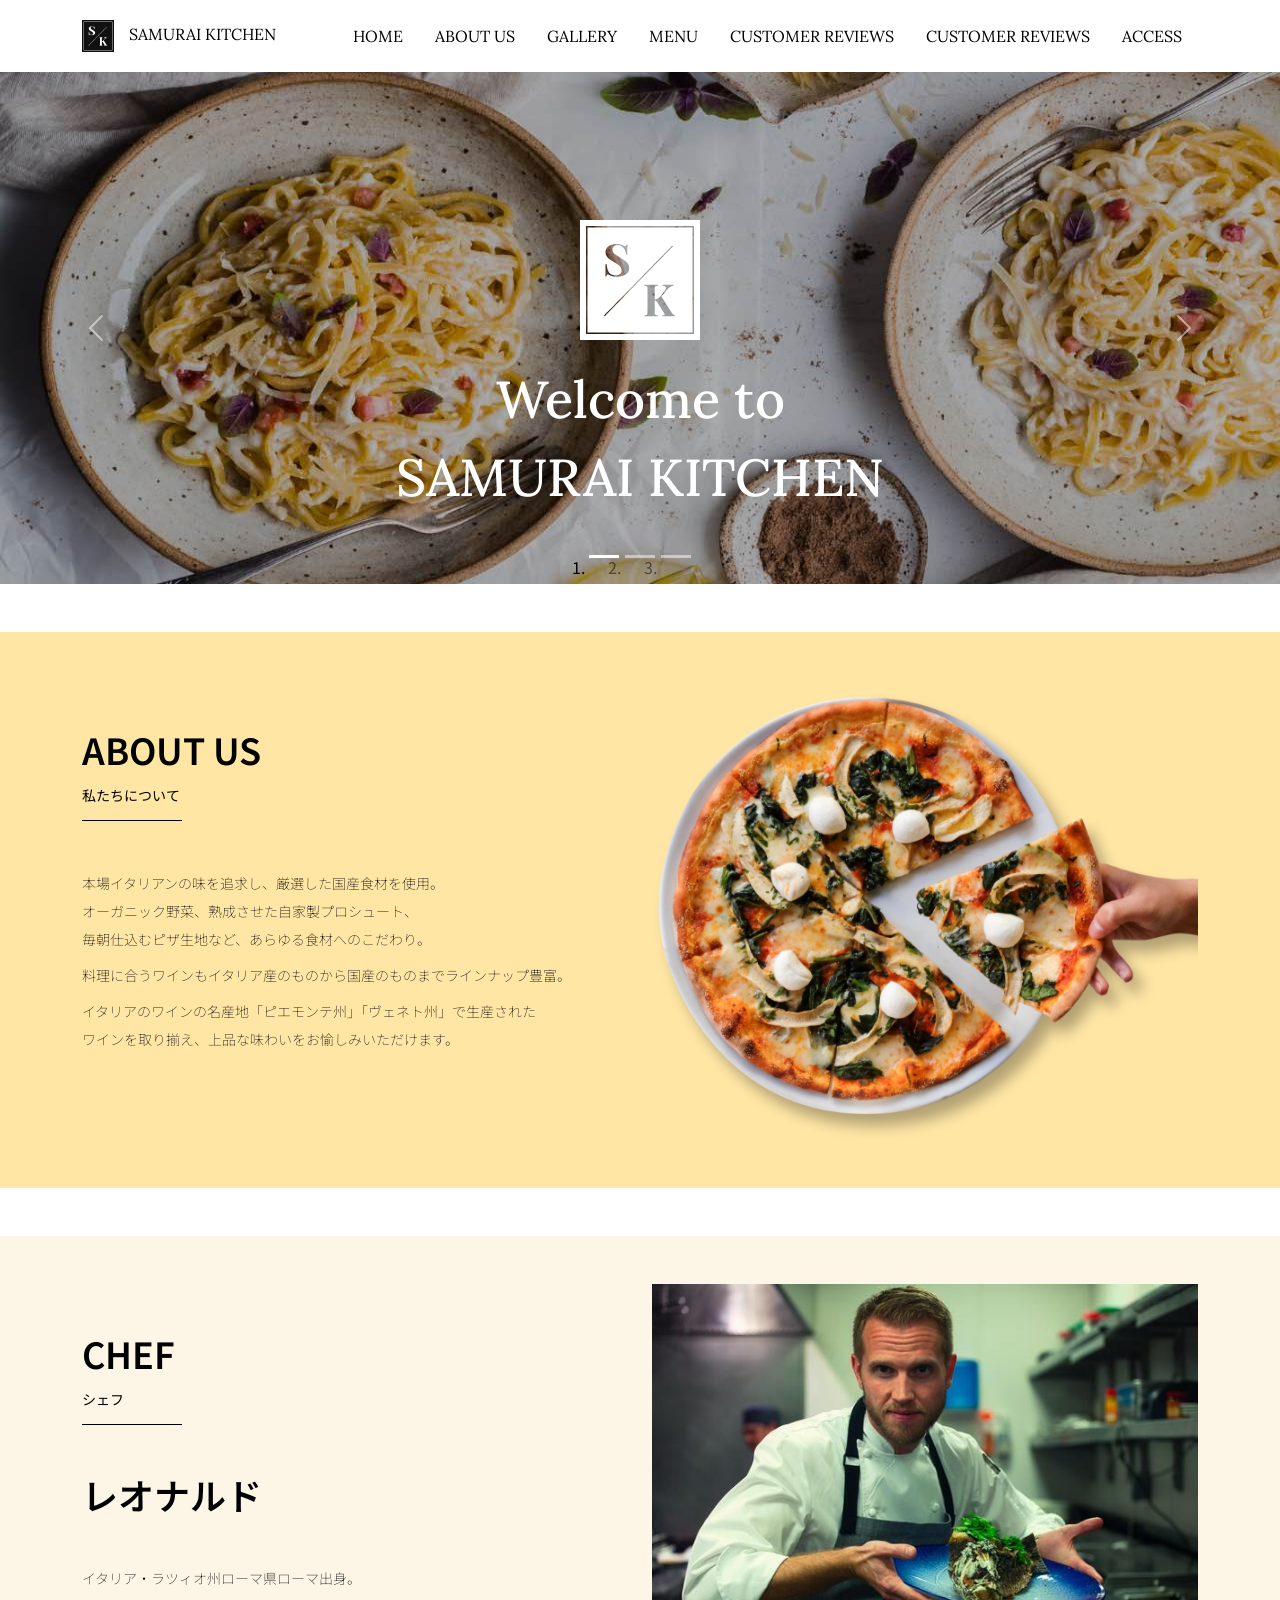
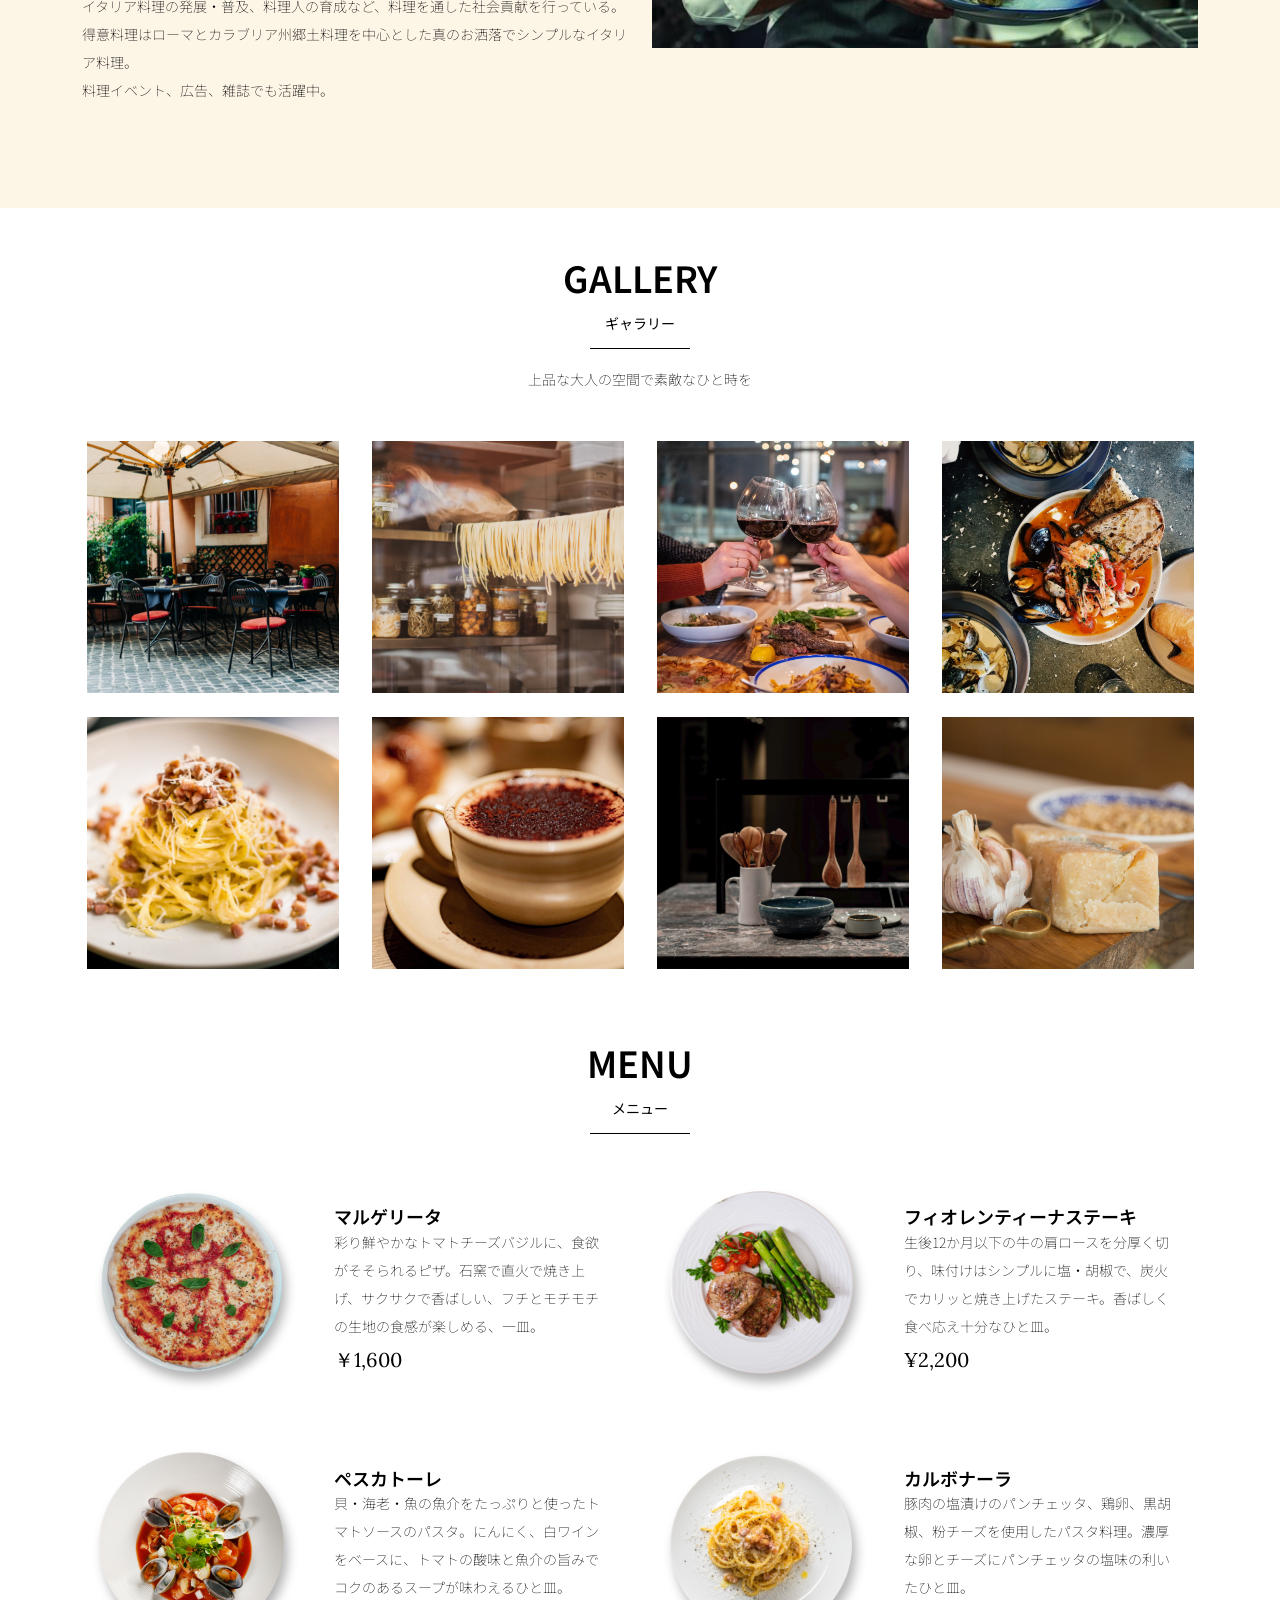
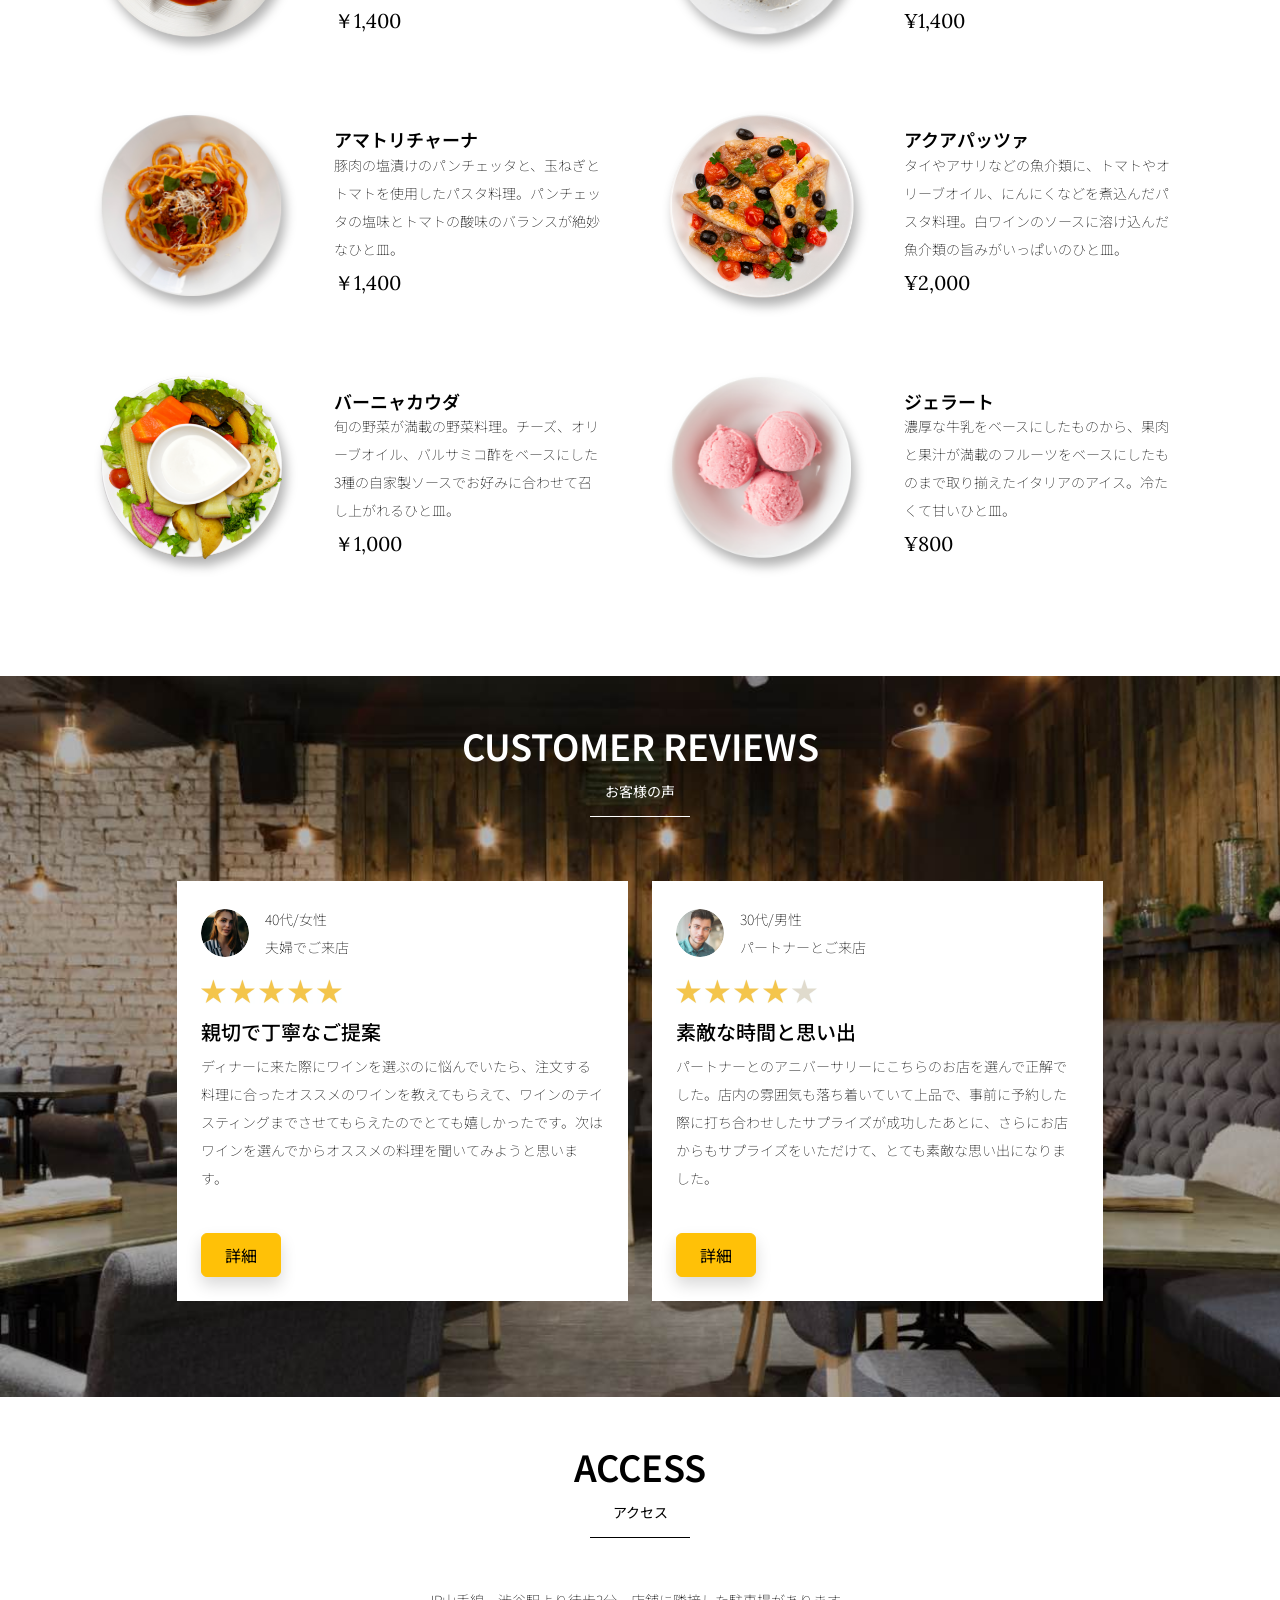
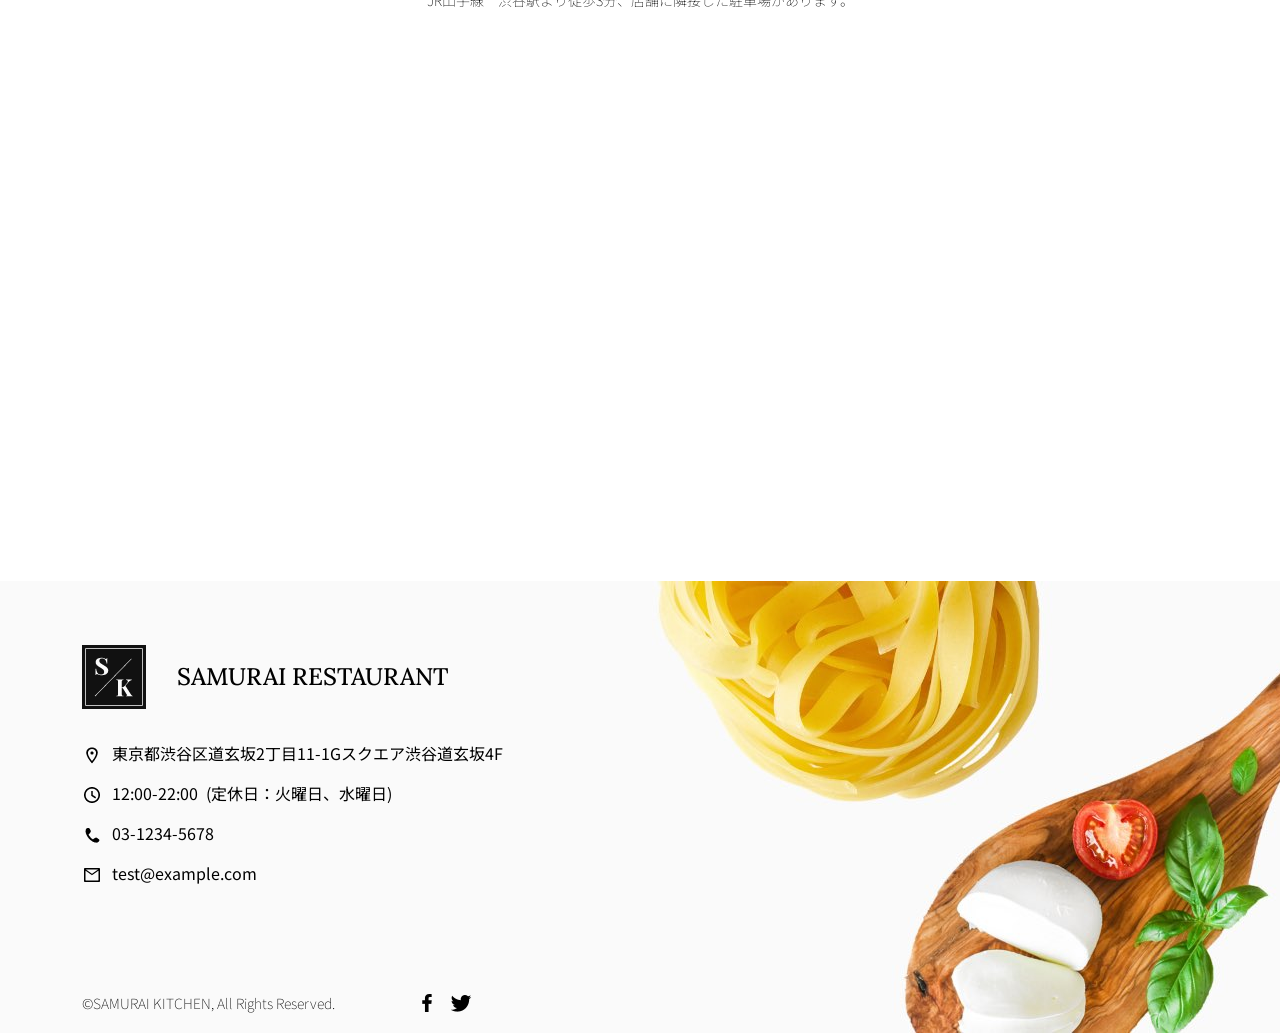
==== kadai_015/index.html @ bea5518f "kadai_015" ====
<!doctype html>
<html lang="ja">

<head>
  <meta charset="utf-8">

  <!-- マルチデバイス対応 -->
  <meta name="viewport" content="width=device-width, initial-scale=1">

  <meta name="description" content="">
  <meta name="author" content="SAMURAI ENGINEER">
  <title>SAMURAI XD_HTML教材</title>

  <!-- 先にBootstrapのCSSを読み込む -->
  <!-- BootstrapのCSSの読み込み -->
  <link href="https://cdn.jsdelivr.net/npm/bootstrap@5.0.0-beta1/dist/css/bootstrap.min.css" rel="stylesheet"
    integrity="sha384-giJF6kkoqNQ00vy+HMDP7azOuL0xtbfIcaT9wjKHr8RbDVddVHyTfAAsrekwKmP1" crossorigin="anonymous">

  <!-- BootstrapのJavaScriptライブラリの読み込み -->
  <script src="https://cdn.jsdelivr.net/npm/bootstrap@5.0.0-beta1/dist/js/bootstrap.bundle.min.js"
    integrity="sha384-ygbV9kiqUc6oa4msXn9868pTtWMgiQaeYH7/t7LECLbyPA2x65Kgf80OJFdroafW" crossorigin="anonymous" defer>
  </script>

  <!-- ************************************************ Google Font読み込み -->
  <link rel="preconnect" href="https://fonts.gstatic.com">
  <link href="https://fonts.googleapis.com/css2?family=Lora&display=swap" rel="stylesheet">
  <link href="https://fonts.googleapis.com/css2?family=Noto+Sans+JP:wght@300&display=swap" rel="stylesheet">
  <!-- ************************************************ Font Awesome -->
  <link rel="stylesheet" href="https://use.fontawesome.com/releases/v5.1.0/css/all.css"
    integrity="sha384-lKuwvrZot6UHsBSfcMvOkWwlCMgc0TaWr+30HWe3a4ltaBwTZhyTEggF5tJv8tbt" crossorigin="anonymous">

    <!-- Bootstrapの読み込みのlinkタグよりも後ろに、style.cssを読み込むlinkタグを記述する -->
    <!-- 今回作成する styles.cssの読み込み -->
  <link href="stylesheet/style.css" rel="stylesheet">
  <!-- ************************************************  -->
</head>

<body>
  <main>
   <!-- ナビゲーションバー開始 -->

   <!-- navbarでナビゲーションバー作成。navbar-expand-lgで画面幅が広いときハンバーガーボタンを非表示。 -->
  <nav class="navbar navbar-expand-lg">

      <!-- navbarのコンテナ -->    
     <div class="container">      
       <!-- navbar-brandはロゴ部分。独自クラスのmy_navbar_brandで細かな調整。 -->
       <!-- navbar-expand-lgはナビゲーションバーをレスポンシブで表示するクラス --> 
       <a class="navbar-brand my_navbar_brand">
         <!-- ロゴのアイコンを配置。navbar_brand_logoは独自クラス。 -->
         <img class="img-fluid navbar_brand_logo" src="img/site_logo.png" alt="サイトアイコン"><span>SAMURAI KITCHEN</span>
       </a>
         
        <!-- navbar-togglerはハンバーガーボタンを表示・非表示にするクラス。 -->
        <!-- data-bs-toggleは要素の表示/非表示を切り替えることができる属性 -->
        <!-- data-bs-targetはdata-bs-toggleとセットで利用する属性,指定したidの要素に対して表示/非表示の切り替える --> 
       <div class="navbar-toggler hamburger_menu" data-bs-toggle="collapse" data-bs-target="#navbarNav"
            aria-controls="navbarNav" aria-expanded="false" aria-label="Toggle navigation">
         <input type="checkbox" id="hamburger_btn_check">
         <label for="hamburger_btn_check" class="hamburger_btn">
           <img class="btn_open" src="img/button_open.png" alt="ナビゲーションバーのボタン">
           <img class="btn_close" src="img/button_close.png" alt="ナビゲーションバーのボタン">
         </label>
       </div>

       <!-- justify-content-end このクラスを適用すると、その要素内のテキストや画像を右寄せに並べて表示　-->
       <div class="collapse navbar-collapse justify-content-end" id="navbarNav">
         <!-- navbar-nav　Bootstrapでナビゲーションを作るときに利用するクラス -->
         <ul class="navbar-nav">
           <li class="nav-item px-2">
             <a class="nav-link my_nav_link my-2" aria-current="page" href="#">HOME</a>
           </li>

           <li class="nav-item px-2">
             <a class="nav-link my_nav_link my-2" href="#about">ABOUT US</a>
           </li>

           <li class="nav-item px-2">
             <a class="nav-link my_nav_link my-2" href="#gallery">GALLERY</a>
           </li>

           <li class="nav-item px-2">
             <a class="nav-link my_nav_link my-2" href="#menu">MENU</a>
           </li>

           <li class="nav-item px-2">
             <a class="nav-link my_nav_link my-2" href="#review">CUSTOMER REVIEWS</a>
           </li>

           <li class="nav-item px-2">
             <a class="nav-link my_nav_link my-2" href="#CHEF">CUSTOMER REVIEWS</a>
           </li>

           <li class="nav-item px-2">
             <a class="nav-link my_nav_link my-2" href="#access">ACCESS</a>
           </li>
             
         </ul>
       </div>
     </div>
   </nav>

    <!-- ナビゲーションバー終了 -->

    <!-- カルーセル開始 -->

    <!-- カルーセル部分 -->
   <!-- idのmyCarouselはインジケーター部分のdata-bs-targetと紐付く必要がある。mb-5で下方向に余白追加。 -->
   <div id="myCarousel" class="carousel slide mb-5" data-bs-ride="carousel">

     <!-- インジケーター部分 -->
     <ol class="carousel-indicators">
       <!-- この箇所と前述のidは紐付いている。data-bs-slide-toの番号がカルーセルの順番。 -->
       <li data-bs-target="#myCarousel" data-bs-slide-to="0" class="active"></li>
       <li data-bs-target="#myCarousel" data-bs-slide-to="1"></li>
       <li data-bs-target="#myCarousel" data-bs-slide-to="2"></li>
     </ol>

     <!-- carousel-inner：カルーセルのキャプションと背景画像の部分。現在は1枚目だけ表示。 -->
     <div class="carousel-inner">
       <!-- カルーセル1枚目 -->
       <div class="carousel-item active">
         <img src="img/slider-1.jpg" alt="SAMURAI KITCHEN-1">
     
           <div class="carousel-caption">

            <!-- 独自クラスで位置とフォントを変更 -->
            <h1 class="my_carousel_caption">
             Welcome to<br>
             SAMURAI KITCHEN
           </h1>
         </div>
       </div>

       <!-- カルーセル2枚目 -->
       <div class="carousel-item">
         <img src="img/slider-2.jpg" alt="サンプル画像">
         <div class="carousel-caption">
           <h1 class="my_carousel_caption">
               The fabulous combination of&nbsp;wine&nbsp;and&nbsp;food
           </h1>
         </div>
       </div>
         <!-- カルーセル３枚目 -->
       <div class="carousel-item">
         <img src="img/slider-3.jpg" alt="サンプル画像">
         <div class="carousel-caption">
           <h1 class="my_carousel_caption">Get the Italian taste<br>
             at the SAMURAI&nbsp;KITCHEN
           </h1>
         </div>
       </div>
     </div>

     <!-- コントロールボタン 左側 -->
     <a class="carousel-control-prev" href="#myCarousel" role="button" data-bs-slide="prev">
       <span class="carousel-control-prev-icon" aria-hidden="true"></span>
       <span class="visually-hidden">Previous</span>
     </a>

     <!-- コントロールボタン 右側 -->
     <a class="carousel-control-next" href="#myCarousel" role="button" data-bs-slide="next">
       <span class="carousel-control-next-icon" aria-hidden="true"></span>
       <span class="visually-hidden">Next</span>
     </a>
   </div>

    <!-- カルーセル終了 -->

    <!-- アバウトセクション開始 -->
    <section class="about_us_bg" id="about">
      <!--コンテンツの中央揃え。上下方向にパディング（サイズ5）。下方向にマージン（サイズ5）。 -->
     <div class="container py-5 mb-5">

       <!-- rowクラス（行） -->
       <div class="row">

         <!-- 左側カラム（6/12分割） -->
         <div class="col-lg-6 text-left">

           <!-- 上下方向にパディング（サイズ5） -->
           <div class="py-5">

             <!-- 下方向にマージン（サイズ5） -->
             <h2 class="section_title about mb-5">
               ABOUT US
             </h2>
             <!-- 下方向にマージン（サイズ2） -->
             <p class="mb-2">
               本場イタリアンの味を追求し、厳選した国産食材を使用。<br>
               オーガニック野菜、熟成させた自家製プロシュート、<br>
               毎朝仕込むピザ生地など、あらゆる食材へのこだわり。<br>
             </p>

             <!-- 下方向にマージン（サイズ2） -->
             <p class="mb-2">
               料理に合うワインもイタリア産のものから国産のものまでラインナップ豊富。<br>
             </p>

             <!-- 下方向にマージン（サイズ2） -->
             <p class="mb-2">
               イタリアのワインの名産地「ピエモンテ州」「ヴェネト州」で生産された<br>
               ワインを取り揃え、上品な味わいをお愉しみいただけます。<br>
             </p>
           </div>
         </div>

         <!-- 右側カラム（6/12分割） -->
         <div class="col-lg-6">

           <!-- 画像を配置 -->
           <img src="img/img-about-us.png" class="img-fluid" alt="pizza">
         </div>
       </div>
     </div>
    </section>

    <section class="chef_us_bg" id="chef">
     
     <div class="container py-5 mb-5">

       <!-- rowクラス（行） -->
       <div class="row">

         <!-- 左側カラム（6/12分割） -->
         <div class="col-lg-6 text-left">

           <!-- 上下方向にパディング（サイズ5） -->
           <div class="py-5">

             <!-- 下方向にマージン（サイズ5） -->
             <h2 class="section_title chef mb-5">
               CHEF
             </h2>
             <!-- 下方向にマージン（サイズ2） -->
             <h3 class="section_title mb-5">
               レオナルド                             
             </h3>

             <!-- 下方向にマージン（サイズ2） -->
             <p class="mb-2">
               イタリア・ラツィオ州ローマ県ローマ出身。<br>
               イタリア料理の発展・普及、料理人の育成など、料理を通した社会貢献を行っている。<br>
               得意料理はローマとカラブリア州郷土料理を中心とした真のお洒落でシンプルなイタリア料理。<br>
               料理イベント、広告、雑誌でも活躍中。
             </p>             
           </div>
         </div>

         <!-- 右側カラム（6/12分割） -->
         <div class="col-lg-6">

           <!-- 画像を配置 -->
           <img src="img/chef.jpg" class="img-fluid chef-img" alt="chef">
         </div>
       </div>
     </div>

    </section>
    <!-- ************************************************ アバウトセクション終了 -->

    <!-- ************************************************ ギャラリーセクション開始 -->
    <section id="gallery">

           <div class="container mb-5">
       <h2 class="mb-3 section_title gallery text-center">GALLERY</h2>
       <p class="text-center mb-5">
         上品な大人の空間で素敵なひと時を
       </p>

       <div class="row">
         <div class="col-6 col-lg-3 mb-4 d-flex justify-content-center">
           <img class="img-fluid" src="img/gallery-1.jpg" alt="サンプル画像">
         </div>

         <div class="col-6 col-lg-3 mb-4 d-flex justify-content-center">
           <img class="img-fluid" src="img/gallery-2.jpg" alt="サンプル画像">
         </div>

         <div class="col-6 col-lg-3 mb-4 d-flex justify-content-center">
           <img class="img-fluid" src="img/gallery-3.jpg" alt="サンプル画像">
         </div>

         <div class="col-6 col-lg-3 mb-4 d-flex justify-content-center">
           <img class="img-fluid" src="img/gallery-4.jpg" alt="サンプル画像">
         </div>

         <div class="col-6 col-lg-3 mb-4 d-flex justify-content-center">
           <img class="img-fluid" src="img/gallery-5.jpg" alt="サンプル画像">
         </div>

         <div class="col-6 col-lg-3 mb-4 d-flex justify-content-center">
           <img class="img-fluid" src="img/gallery-6.jpg" alt="サンプル画像">
         </div>

         <div class="col-6 col-lg-3 mb-4 d-flex justify-content-center">
           <img class="img-fluid" src="img/gallery-7.jpg" alt="サンプル画像">
         </div>

         <div class="col-6 col-lg-3 mb-4 d-flex justify-content-center">
           <img class="img-fluid" src="img/gallery-8.jpg" alt="サンプル画像">
         </div>

       </div>
     </div>

    </section>
    <!-- ************************************************ ギャラリーセクション終了 -->

    <!-- ************************************************ メニューセクション -->
    <section id="menu">

           <!-- タイトル文字部分のコンテナ -->
     <div class="container">
       <div class="row">
         <div class="col-lg-12">

           <!-- タイトル文字 -->
           <!-- タイトル中央揃え、マージンを下方向へ5　-->
           <h2 class="section_title menu text-center mb-5">MENU</h2>
         </div>
       </div>
     </div>

     <!-- メニュー部分のコンテナ -->

     <!-- 下方向にマージン5 -->
     <div class="container mb-5">
       <div class="row">

         <!-- 左側メニュー -->
         <div class="col-12 col-lg-6">

           <!-- さらに子要素を5:7で分割 -->
           <!-- カラム間のパディングをなくす。下方向にマージン4 -->
           <div class="row g-0 mb-4">

             <!-- 画像中央揃え -->
             <div class="col-12 col-lg-5 text-center">

               <!-- 左側メニュー画像部分 -->
               <!-- 画像がカラムをはみ出ないようにする -->
               <img src="img/margherita.png" class="img-fluid" alt="マルゲリータ">
             </div>

             <!-- 右側テキスト部分 -->

             <!-- 全体的にパディング4 -->
             <div class="col-12 col-lg-7 p-4">
               <!-- 下方向のマージン0 文字を小さくするmenu_title独自クラスを追加 -->
               <h4 class="mb-0 menu_title">マルゲリータ</h4>
               <!-- 縦方向の中央揃え -->
               <p class="my-auto">彩り鮮やかなトマトチーズバジルに、食欲がそそられるピザ。石窯で直火で焼き上げ、サクサクで香ばしい、フチとモチモチの生地の食感が楽しめる、一皿。</p>
               <!-- フォントを変更する独自クラスを追加 -->
               <p class="menu_price">￥1,600</p>
             </div>
           </div>
         </div>

         <!-- 右側部分メニュー。上記と同じ内容なのでコメント省略 -->
         <div class="col-12 col-lg-6">
           <div class="row g-0 mb-4">
             <div class="col-12 col-lg-5 text-center">
               <img src="img/steak.png" class="img-fluid" alt="フィオレンティーナステーキ">
             </div>
             <div class="col-12 col-lg-7 p-4">
               <h4 class="mb-0 menu_title">フィオレンティーナステーキ</h4>
               <p class="my-auto">生後12か月以下の牛の肩ロースを分厚く切り、味付けはシンプルに塩・胡椒で、炭火でカリッと焼き上げたステーキ。香ばしく食べ応え十分なひと皿。</p>
               <p class="menu_price">¥2,200</p>
             </div>
           </div>
         </div>

         <div class="col-12 col-lg-6">
           <div class="row g-0 mb-4">
             <div class="col-12 col-lg-5 text-center">
               <img src="img/pescatore.png" class="img-fluid" alt="ペスカトーレ">
             </div>
             <div class="col-12 col-lg-7 p-4">
               <h4 class="mb-0 menu_title">ペスカトーレ</h4>
               <p class="my-auto">貝・海老・魚の魚介をたっぷりと使ったトマトソースのパスタ。にんにく、白ワインをベースに、トマトの酸味と魚介の旨みでコクのあるスープが味わえるひと皿。</p>
               <p class="menu_price">￥1,400</p>
             </div>
           </div>
         </div>  
         
         <div class="col-12 col-lg-6">
           <div class="row g-0 mb-4">
             <div class="col-12 col-lg-5 text-center">
               <img src="img/carbonara.png" class="img-fluid" alt="カルボナーラ">
             </div>
             <div class="col-12 col-lg-7 p-4">
               <h4 class="mb-0 menu_title">カルボナーラ</h4>
               <p class="my-auto">豚肉の塩漬けのパンチェッタ、鶏卵、黒胡椒、粉チーズを使用したパスタ料理。濃厚な卵とチーズにパンチェッタの塩味の利いたひと皿。</p>
               <p class="menu_price">¥1,400</p>
             </div>
           </div>
         </div>

         <div class="col-12 col-lg-6">
           <div class="row g-0 mb-4">
             <div class="col-12 col-lg-5 text-center">
               <img src="img/amatriciana.png" class="img-fluid" alt="アマトリチャーナ">
             </div>
             <div class="col-12 col-lg-7 p-4">
               <h4 class="mb-0 menu_title">アマトリチャーナ</h4>
               <p class="my-auto">豚肉の塩漬けのパンチェッタと、玉ねぎとトマトを使用したパスタ料理。パンチェッタの塩味とトマトの酸味のバランスが絶妙なひと皿。</p>
               <p class="menu_price">￥1,400</p>
             </div>
           </div>
         </div>  
         
         <div class="col-12 col-lg-6">
           <div class="row g-0 mb-4">
             <div class="col-12 col-lg-5 text-center">
               <img src="img/acqua-pazza.png" class="img-fluid" alt="アクアパッツァ">
             </div>
             <div class="col-12 col-lg-7 p-4">
               <h4 class="mb-0 menu_title">アクアパッツァ</h4>
               <p class="my-auto">タイやアサリなどの魚介類に、トマトやオリーブオイル、にんにくなどを煮込んだパスタ料理。白ワインのソースに溶け込んだ魚介類の旨みがいっぱいのひと皿。</p>
               <p class="menu_price">¥2,000</p>
             </div>
           </div>
         </div>         
         
         <div class="col-12 col-lg-6">
           <div class="row g-0 mb-4">
             <div class="col-12 col-lg-5 text-center">
               <img src="img/bagna-cauda.png" class="img-fluid" alt="バーニャカウダ">
             </div>
             <div class="col-12 col-lg-7 p-4">
               <h4 class="mb-0 menu_title">バーニャカウダ</h4>
               <p class="my-auto">旬の野菜が満載の野菜料理。チーズ、オリーブオイル、バルサミコ酢をベースにした3種の自家製ソースでお好みに合わせて召し上がれるひと皿。</p>
               <p class="menu_price">￥1,000</p>
             </div>
           </div>
         </div>  
         
         <div class="col-12 col-lg-6">
           <div class="row g-0 mb-4">
             <div class="col-12 col-lg-5 text-center">
               <img src="img/gelato.png" class="img-fluid" alt="ジェラート">
             </div>
             <div class="col-12 col-lg-7 p-4">
               <h4 class="mb-0 menu_title">ジェラート</h4>
               <p class="my-auto">濃厚な牛乳をベースにしたものから、果肉と果汁が満載のフルーツをベースにしたものまで取り揃えたイタリアのアイス。冷たくて甘いひと皿。</p>
               <p class="menu_price">¥800</p>
             </div>
           </div>
         </div>         
         <!-- 以降、メニューの数だけ同じコード繰り返し記載 -->

         <!-- 以下の閉じタグ3つは必要 -->
       </div>
     </div>

    </section>
    <!-- ************************************************ メニューセクション終了 -->

    <!-- ************************************************ レビューセクション開始 -->
    <section id="review">

     <!-- review_wrapper で背景画像を設定します -->
     <div class="review_wrapper">

       <!-- container部分 -->
       <div class="container py-5 mb-5">

         <!-- 中央揃えでタイトルを表示 -->
         <div class="text-center mb-5">
           <h2 class="section_title review text-center text-white">CUSTOMER REVIEWS</h2>
         </div>

         <!-- row部分：左右のカラムを中央揃え -->
         <div class="row pb-5 justify-content-center">

           <!-- 左側カラム -->
           <div class="col-12 col-lg-5 mt-3">

             <!-- 背景を白色に設定 -->
             <!-- h_420 クラスで白枠の高さを修正します -->
             <div class="bg-white h_420">

               <!-- 内側にパディング4 -->
               <div class="p-4">

                 <!-- 顔写真と年齢などのテキストはd-flexで横並びにする　中央揃え -->
                 <div class="d-flex align-items-center">
                   <!-- お客様の画像を配置 -->
                   <!-- reviewer_img クラスで画像サイズを変更します -->
                   <img src="img/customer-woman.png" class="reviewer_img" alt="サンプル画像">
                   <div>
                     <!-- お客様情報のテキスト -->
                     <p class="my-0">40代/女性</p>
                     <p class="my-0">夫婦でご来店</p>
                   </div>
                 </div>

                 <div class="my-3">
                   <!-- 星の画像を表示 -->
                   <!-- star_img クラスで画像サイズを変更 -->
                   <img src="img/star-point.png" class="star_img" alt="star">
                   <img src="img/star-point.png" class="star_img" alt="star">
                   <img src="img/star-point.png" class="star_img" alt="star">
                   <img src="img/star-point.png" class="star_img" alt="star">
                   <img src="img/star-point.png" class="star_img" alt="star">
                 </div>

                 <!-- レビュータイトル -->
                 <h5>親切で丁寧なご提案</h5>
                 <!-- レビュー内容 -->
                 <p>
                   ディナーに来た際にワインを選ぶのに悩んでいたら、注文する料理に合ったオススメのワインを教えてもらえて、ワインのテイスティングまでさせてもらえたのでとても嬉しかったです。次はワインを選んでからオススメの料理を聞いてみようと思います。
                 </p>

                 <!-- 黄色のボタンを配置 -->
                 <button type="button" class="btn btn-warning shadow fix_bottom">詳細</button>
               </div>
             </div>
           </div>

           <!-- 右側カラム：左側カラムと内容が同じなので説明は省略 -->
           <div class="col-12 col-lg-5 mt-3">
             <div class="bg-white h_420">
               <div class="p-4">
                 <div class="d-flex align-items-center">
                   <img src="img/customer-man.png" class="reviewer_img" alt="サンプル画像">
                   <div>
                     <p class="my-0">30代/男性</p>
                     <p class="my-0">パートナーとご来店</p>
                   </div>
                 </div>
                 <div class="my-3">
                   <img src="img/star-point.png" class="star_img" alt="star">
                   <img src="img/star-point.png" class="star_img" alt="star">
                   <img src="img/star-point.png" class="star_img" alt="star">
                   <img src="img/star-point.png" class="star_img" alt="star">
                   <img src="img/star-no-point.png" class="star_img" alt="no-star">
                 </div>
                 <h5>素敵な時間と思い出</h5>
                 <p>
                   パートナーとのアニバーサリーにこちらのお店を選んで正解でした。店内の雰囲気も落ち着いていて上品で、事前に予約した際に打ち合わせしたサプライズが成功したあとに、さらにお店からもサプライズをいただけて、とても素敵な思い出になりました。
                 </p>
                 <button type="button" class="btn btn-warning shadow fix_bottom">詳細</button>
               </div>
             </div>
           </div>
         </div>
       </div>
     </div>

    </section>
    <!-- ************************************************ レビューセクション終了 -->

    <!-- ************************************************ アクセスセクション開始 -->
    <section id="access">
    
     <div class="container">

       <div class="row">
         <div class="col-lg-12 text-center mb-5">
           <h2 class="section_title text-center access mb-5">ACCESS</h2>
           <p>JR山手線　渋谷駅より徒歩3分、店舗に隣接した駐車場があります。</p>
         </div>
       </div>
     </div>

     <div class="container mb-5 px-2">
       <!-- この部分にマップを配置 -->
       <iframe 
       src="https://www.google.com/maps/embed?pb=!1m18!1m12!1m3!1d3241.2806732290146!2d139.7494883!3d35.6700904!2m3!1f0!2f0!3f0!3m2!1i1024!2i768!4f13.1!3m3!1m2!1s0x60188b602972bb83%3A0xa6b553df33a5bd04!2zU0FNVVJBSSBFTkdJTkVFUiDkvo3jgqjjg7Pjgrjjg4vjgqI!5e0!3m2!1sja!2sjp!4v1777172385368!5m2!1sja!2sjp" 
       class="w-100" style="height: 50vh;" loading="lazy"></iframe>
        <!-- 横幅100% 高さ50vh -->
     </div>      

    </section>
    <!-- ************************************************ アクセスセクション終了 -->


    <!-- ************************************************ フッター開始 -->
    <footer id="footer">

     <div class="container">
       <div class="row">

         <!-- 2カラムに分けたレイアウトの左側カラム -->
         <!-- 親要素にposition-relativeを設定 -->
         <div class="col-12 col-lg-6 position-relative">

           <!-- 左側カラムのレイアウトをさらに分けるためにrowを使用 -->
           <div class="row pt-5">

             <!-- 画面をさらに2:10に分割 -->
             <!-- ここは2:10の2の部分 -->
             <div class="col-lg-2 text-center my-3">

               <!-- サイトロゴ -->
               <!-- footer_brand_logoの独自クラスを追加 --> 
               <img class="img-fluid footer_brand_logo" src="img/site_logo.png" alt="サンプル画像">
             </div>

             <!-- ここは2:10の10の部分 -->
             <div class="col-lg-10 align-self-center my-3">
               <!-- タイトル文字 -->
               <!-- footer_textの独自クラスを追加してフォント等を変更 --> 
               <h2 class="m-0 footer_text">SAMURAI RESTAURANT</h2>
             </div>
           </div>

           <!-- 営業時間などのテキストを追加 -->
           <!-- 独自クラスrestaurant_infoを追加 --> 
           <div class="restaurant_info py-3">

             <!-- 住所部分 -->
             <div class="d-flex mb-3">
               <img src="img/icon-Marker.png" alt="marker">
               <p class="p-0 m-0">東京都渋谷区道玄坂2丁目11-1Gスクエア渋谷道玄坂4F</p>
             </div>

             <!-- 営業時間部分 -->
             <div class="d-flex mb-3">
               <img src="img/icon-Clock.png" alt="clock">
               <p class="p-0 m-0">12:00-22:00&nbsp;&nbsp;(定休日：火曜日、水曜日)</p>
             </div>

             <!-- 電話番号部分 -->
             <div class="d-flex mb-3">
               <img src="img/icon-Phone.png" alt="phone">
               <p class="p-0 m-0">03-1234-5678</p>
             </div>

             <!-- E-mail部分 -->
             <div class="d-flex mb-3">
               <img src="img/icon-Mail.png" alt="mail">
               <p class="p-0 m-0">test@example.com</p>
             </div>
           </div>

           <!-- コピーライトを追加 -->
           <!-- copy_rightクラスでabsoluteを設定。align-items-centerで上下中央揃え。 --> 
           <div class="copy_right align-items-center">
             <p>
               ©SAMURAI KITCHEN, All Rights Reserved.
             </p>

             <!-- SNSアイコンを表示 -->
             <!-- SNSアイコンに独自クラスsns_imgを追加 --> 
             <img src="img/icon-facebook.png" class="sns_img" alt="facebook">
             <img src="img/icon-twitter.png" class="sns_img" alt="twitter">
           </div>
         </div>

         <!-- 2カラムに分けたレイアウトの右側カラム -->
         <div class="col-lg-6 d-none d-lg-block">
           <!-- 背景画像を表示 -->
           <img src="img/background-footer.jpg" alt="背景画像">
         </div>
       </div>
     </div>

    </footer>
    <!-- ************************************************ フッター終了 -->
  </main>
</body>

</html>
---- kadai_015/stylesheet/style.css ----
/* ----------------------------------------------- 共通 */
html,
body {
  overflow-x: hidden;
}

body {
  color: #000000;
  font-family: 'Noto Sans JP', sans-serif;
  padding-bottom: 0;

}

p {
  line-height: 2.0em;
  font-weight: 100;
  font-style: normal;
  font-size: 14px;

}

.section_title {
   /* フォントサイズ36px */
   font-size: 36px;
 
   /* フォントの太さ600 標準は400です */
   font-weight: 600;
 }

 /* section_titleに擬似要素を追加 */
 .section_title::after {
 
   /* 疑似要素はデフォルトでインライン要素のためブロック要素に変更 */
   display: block;
 
   /* サブタイトル文字の大きさや余白を設定 */
   font-size: 14px;
   font-weight: 400;
   padding: 16px 0 16px;
 
   /* 下線の幅を100pに設定 */
   width: 100px;
 
   /* 下線を直線・1px・黒色に設定 */
   border-bottom: solid 1px #000000;
 }



/* ----------------------------------------------- ナビゲーションメニュー */
.navbar_brand_logo {

  /* サイズを32pxの正方形へ変更 */
  width: 32px;
  height: 32px;

  /* imgはインライン要素なのでインラインブロックに設定 */
  display: inline-block;

  /* "SAMURAI KITCHEN" 文字との空白を15pxに設定 */
  margin-right: 15px;

}

/* カンマで区切ると複数のクラスに適用可能 */
.my_navbar_brand,
.my_nav_link {

  /* フォントサイズを16pxに設定 */
  font-size: 16px;

  /* フォントをserif体に設定 */
  font-family: 'Lora', serif;

  /* フォント色を黒色に設定 */
  color: #000000 !important;

}

/* Bootstrapのボタンに初期設定されている周囲のborder（枠線）を消す */
.navbar-toggler {
  padding: 0 !important;
  border: none;
}

/* ハンバーガーボタンがチェック状態である（押されている）とき、閉じるボタン（×）を表示する */
#hamburger_btn_check:checked~.hamburger_btn .btn_close {
  display: block;
}

/* ハンバーガーボタンがチェック状態である（押されている）とき、ハンバーガーボタンを表示しない */
#hamburger_btn_check:checked~.hamburger_btn .btn_open {
  display: none;
}

/* 最初に表示した時は、閉じるボタン（×）は表示しない */
.btn_close {
  display: none;
}

/* ハンバーガーボタンが押されているかを判断するためのチェックボックスは隠す */
#hamburger_btn_check {
  display: none;
}




/* ----------------------------------------------- カールセル */

.my_carousel_caption {
  
  /* フォントサイズ52px */
  font-size: 52px;

  /* 上下に余白追加 */
  padding-top: 1.25rem;
  padding-bottom: 1.25rem;

  /* フォント色は白色 */
  color: #fff;

  /* テキスト中央揃え */
  text-align: center;
  font-family: 'Lora', serif;
  line-height: 1.5em;
}

/* 疑似要素でアイコンを配置。前に配置しています */
.my_carousel_caption::before {
  content: url(../img/logoSymbol_White.png);
  display: block;
}

/* スマートフォン画面幅（画面幅が最大375pxまで）の場合、以下のスタイルを適用。 */
@media screen and (max-width:375px) {
  .my_carousel_caption {

    /* フォントサイズを27pxにする */
    font-size: 27px;
  }
}

/* carousel-itemの高さを32remに指定 */
.carousel-item {
  height: 32rem;
}

/*carousel-item直下の子要素imgタグに設定 */
.carousel-item>img {

  /* 絶対位置を指定 */
  position: absolute;
  top: 0;
  left: 0;
  min-width: 100%;

  /* 高さはcarousel-itemに揃える */
  height: 32rem;
}






/* ----------------------------------------------- アバウト */

/* aboutクラスのあとに"私たちについて"の文字を追加  */
 .about::after {
   content: "私たちについて";
 }

 .about_us_bg {
   background-color: #FFE6A5;
 }

 .chef::after {
   content: "シェフ"
 }

 .chef_us_bg {
   background-color: #fdf5e6;
 }

.chef-img {
  width: 1000px;         /* ここを好きな幅に調整 */
  height: auto;         /* 縦横比は自動で調整 */
  max-width: 100%;      /* 親要素を超えないように */
}



/* ----------------------------------------------- ギャラリー */

.gallery::after {
  content: "ギャラリー";
  margin: 0 auto 0;
}




/* ----------------------------------------------- メニュー */

.menu::after {
  content: "メニュー";
  margin: 0 auto 0;
}

.menu_title {
  font-size: 18px;
  font-weight: 600;
  font-style: normal;
}

.menu_price {
  font-size: 20px;
  font-weight: 400;
  font-family: 'Lora', serif;
}




/* ----------------------------------------------- レビュー */

/* 背景画像を設定 */
.review_wrapper {
  background-image: url(../img/background-reviews.jpg);
  background-repeat: no-repeat;
  background-size: cover;
}

/* サブタイトルを擬似要素で表示 */
.review::after {
  content: "お客様の声";
  margin: 0 auto 0;
  border-bottom: solid 1px #FFFFFF;
}

/* 白い背景色の高さを固定 */
.h_420 {
  height: 420px;
  position: relative;
}

/* レビューの画像を修正 */
.reviewer_img {
  /* サイズを48px  */
  width: 48px;
  height: 48px;

  /* 円形にします */
  border-radius: 50%;
  margin-right: 16px;
}

/* 星のアイコン画像です */
.star_img {
  /* サイズを25pxにします */
  width: 25px;
  height: 25px;
}

.h_420 {
  height: 420px;
  /* positionプロパティを設定 */
  position: relative;
}

/* 詳細ボタンを下部に固定 */
.fix_bottom {
/* positionプロパティで絶対配置 */
  position: absolute;
/* ボタンのサイズ変更 */
  width: 80px;
  height: 44px;
/* 左から24px、下から24pxの位置に配置 */
  left: 24px;
  bottom: 24px;
}


/* ----------------------------------------------- アクセス */

.access::after {
  content: "アクセス";
  margin: 0 auto 0;
}



/* ----------------------------------------------- フッター */

/* 背景色を画像の背景と同じ色に設定 */
#footer {
  background-color: #FAFAFA;
}

/* position:　absoluteで下からの距離で固定 */
.copy_right {
  font-size: 14px;

  /* 先祖要素のdivタグの左下の角を基準に絶対配置します */
  position: absolute;

  /* 下から1rem 左から12px */
  bottom: 1rem;
  left: 12px;
  display: flex;
}

/* copy_rightのクラスを適用したdivタグの子要素のpタグに適用される */
.copy_right>p {
  margin-right: 5rem;
  margin-bottom: 0;
}

/* copy_rightのクラスを適用したdivタグの子要素で、sns_imgクラスを適用しているimgタグに適用される */
.copy_right>img.sns_img {

  /* SNSアイコンのサイズ24px */
  height: 24px;
  width: 24px;

  /* 右方向へ余白10px */
  margin-right: 10px;
  margin-top: 0;
}

/* restaurant_info直下の子要素pタグ全てに適用される */
.restaurant_info p {
  font-weight: 400;
  line-height: 1.5;
  font-size: 16px;
}

/* restaurant_info直下の子要素imgタグ全てに適用される */
.restaurant_info img {
  width: 20px;
  height: 20px;
  margin-right: 10px;
  line-height: 1.5;
  margin-top: auto;
}

/* サイトアイコンを64pxに設定 */
.footer_brand_logo {
  width: 64px;
  height: 64px;
  display: inline-block;
  /* 右側余白15px */
  margin-right: 15px;
}

/* サイトタイトルのフォントをserif体（明朝体）に設定 */
.footer_text {
  font-size: 24px;
  font-family: 'Lora', serif;
}

/* スマートフォン画面幅（最大991pxまで）でスタイルを適用 */
@media screen and (max-width: 991px) {
  .footer_text,
  .copy_right {
    margin-top: 2rem;
    text-align: center;
    position: relative;
  }

  .copy_right>p,img {
    margin-right: 1rem;
    font-size: 14px;
    margin: 0;
    line-height: 35px;
  }
}
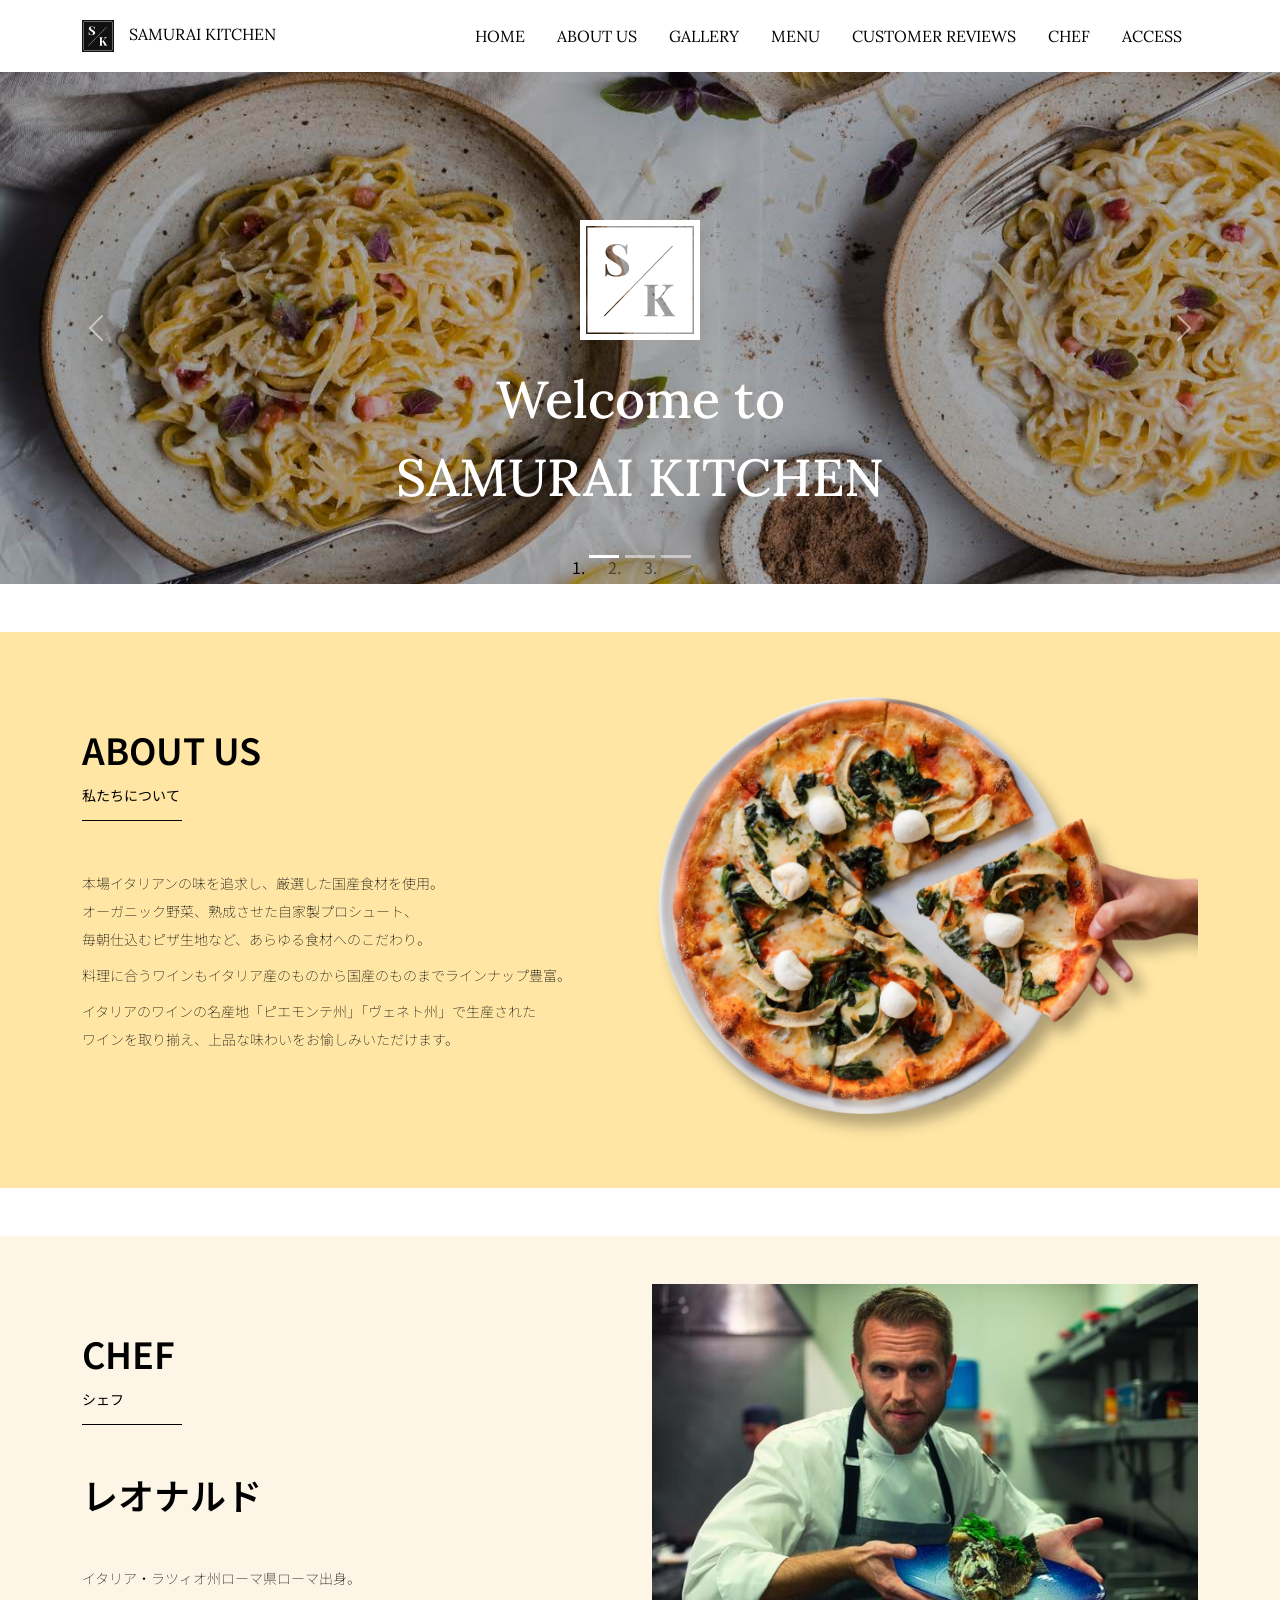
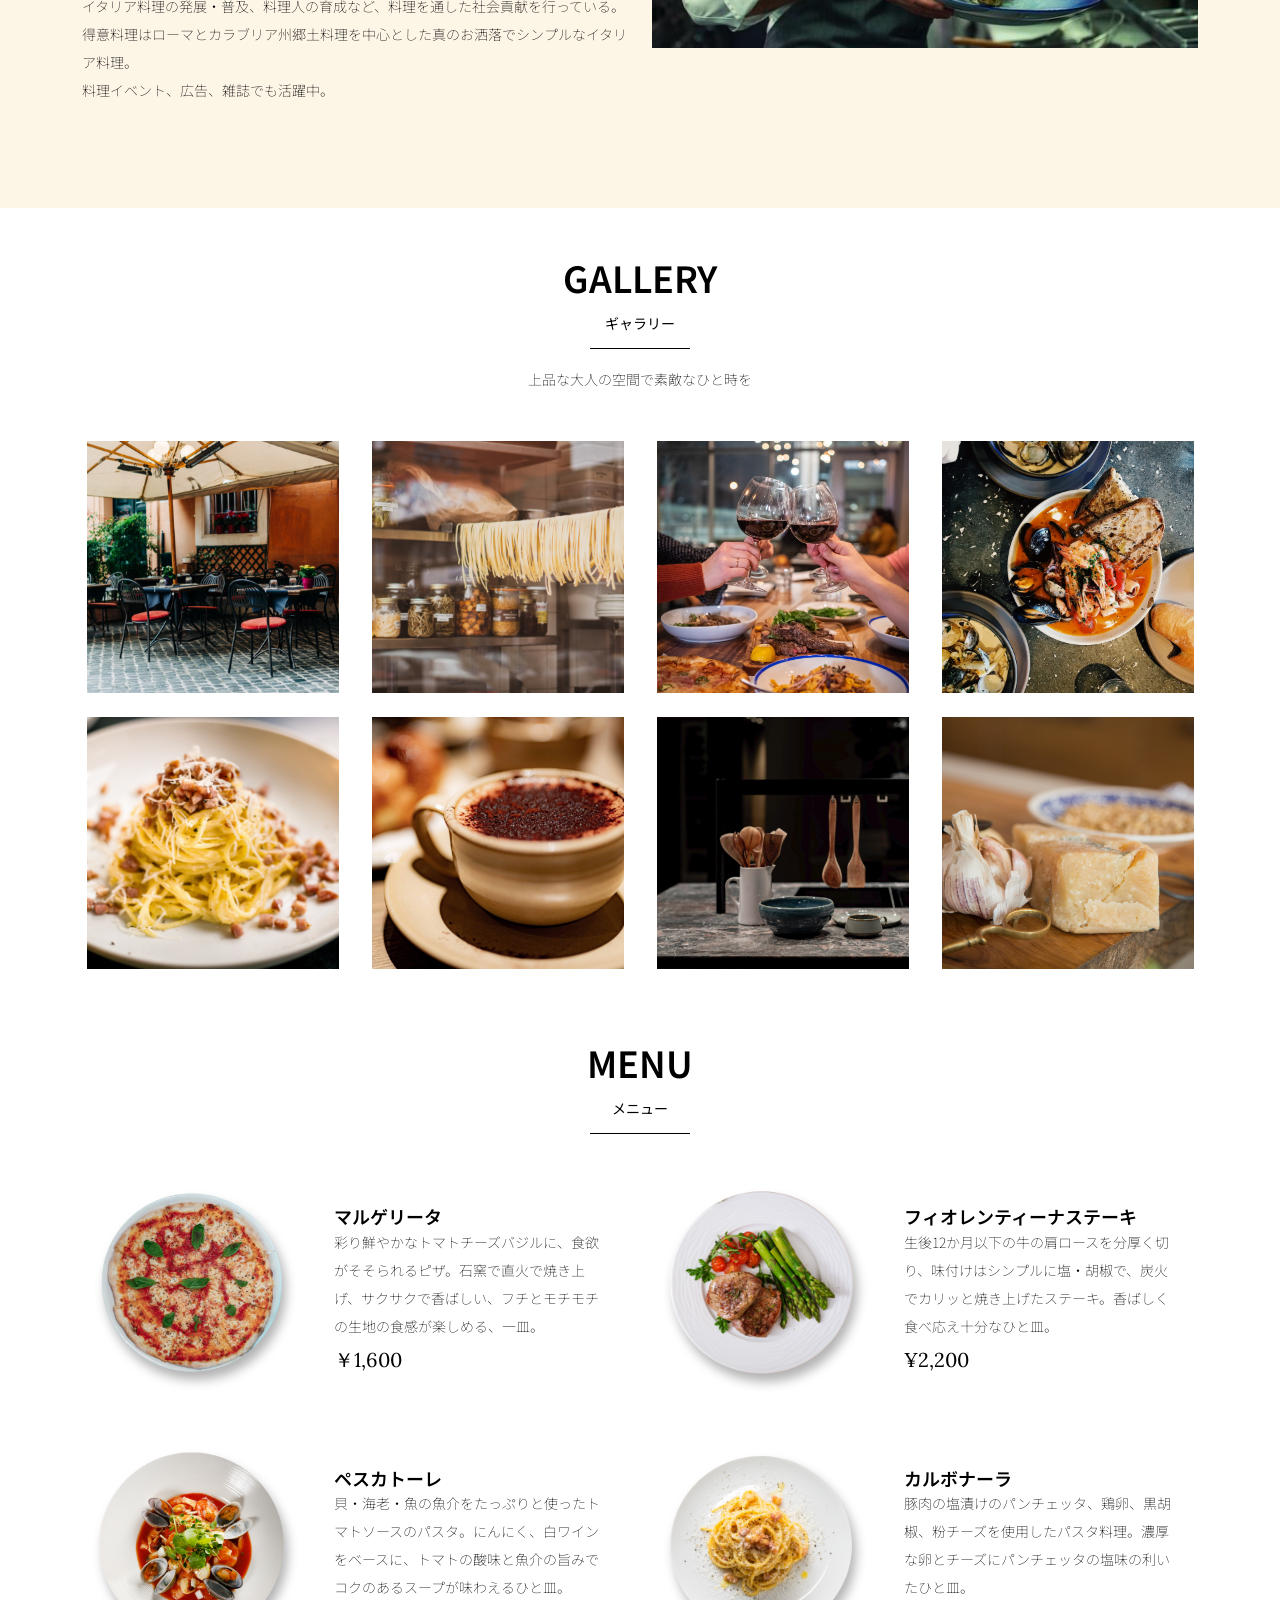
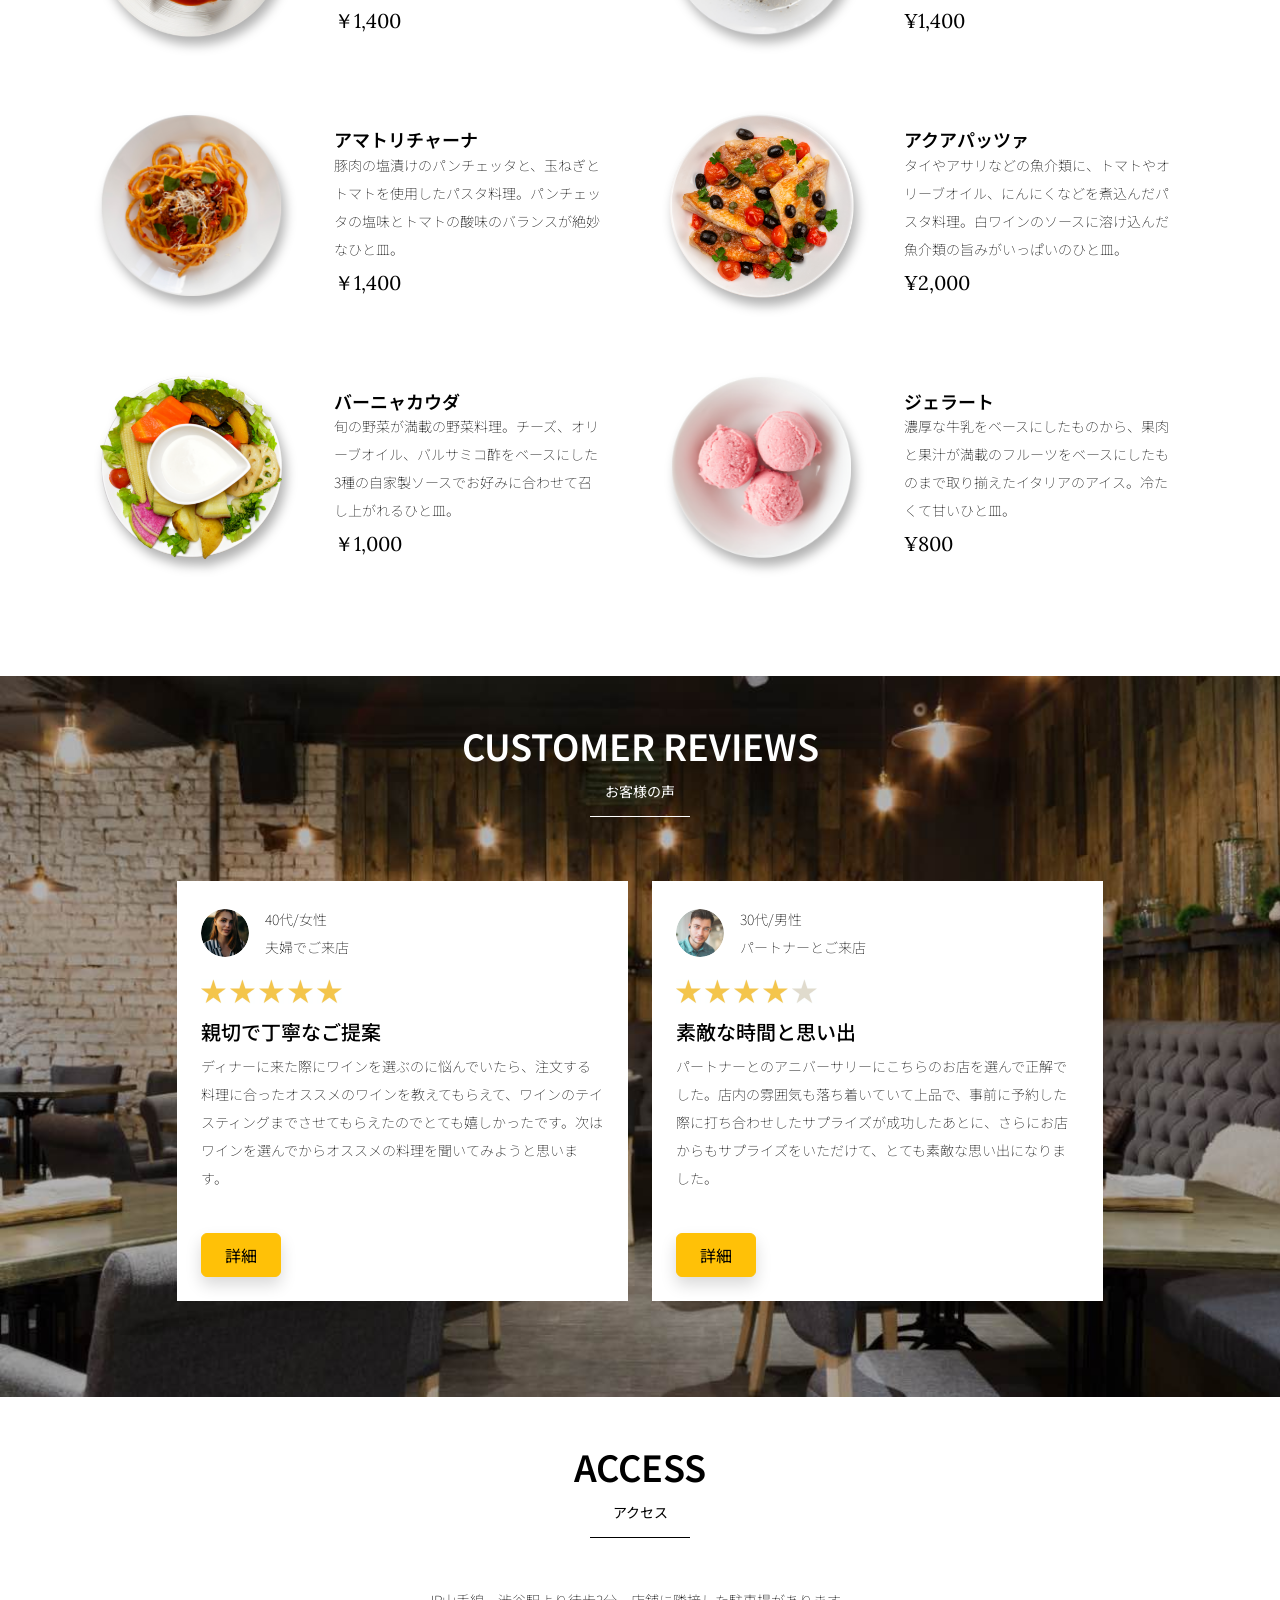
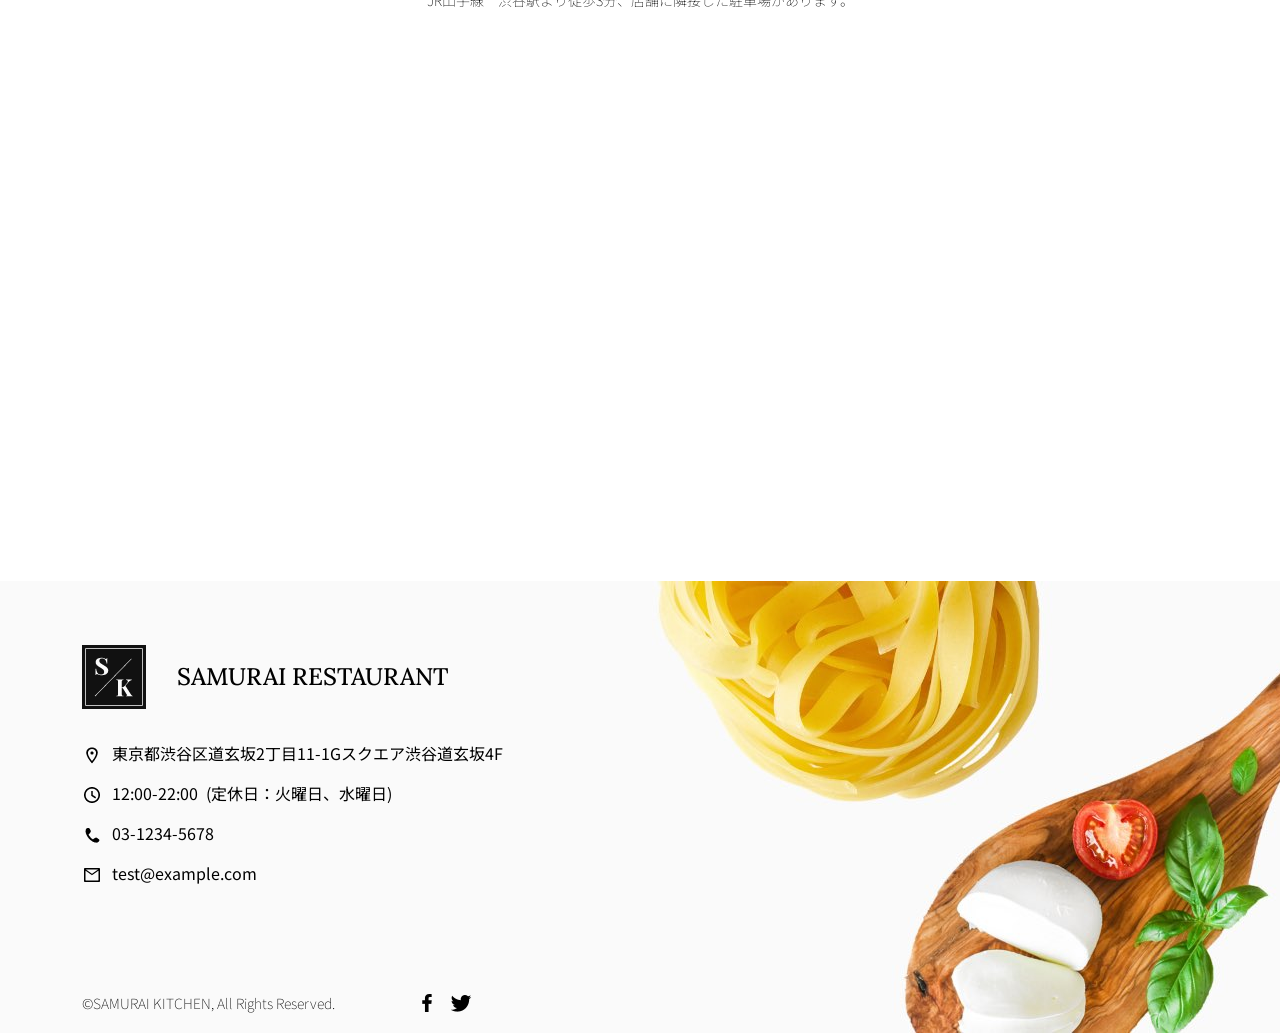
==== commit 9c55a2f2: "kadai_015" ====
--- a/kadai_015/index.html
+++ b/kadai_015/index.html
@@ -88,7 +88,7 @@
            </li>
 
            <li class="nav-item px-2">
-             <a class="nav-link my_nav_link my-2" href="#CHEF">CUSTOMER REVIEWS</a>
+             <a class="nav-link my_nav_link my-2" href="#chef">CHEF</a>
            </li>
 
            <li class="nav-item px-2">
@@ -215,7 +215,7 @@
      </div>
     </section>
 
-    <section class="chef_us_bg" id="chef">
+    <section class="chef_bg" id="chef">
      
      <div class="container py-5 mb-5">
 
--- a/kadai_015/stylesheet/style.css
+++ b/kadai_015/stylesheet/style.css
@@ -179,7 +179,7 @@
    content: "シェフ"
  }
 
- .chef_us_bg {
+ .chef_bg {
    background-color: #fdf5e6;
  }
 
